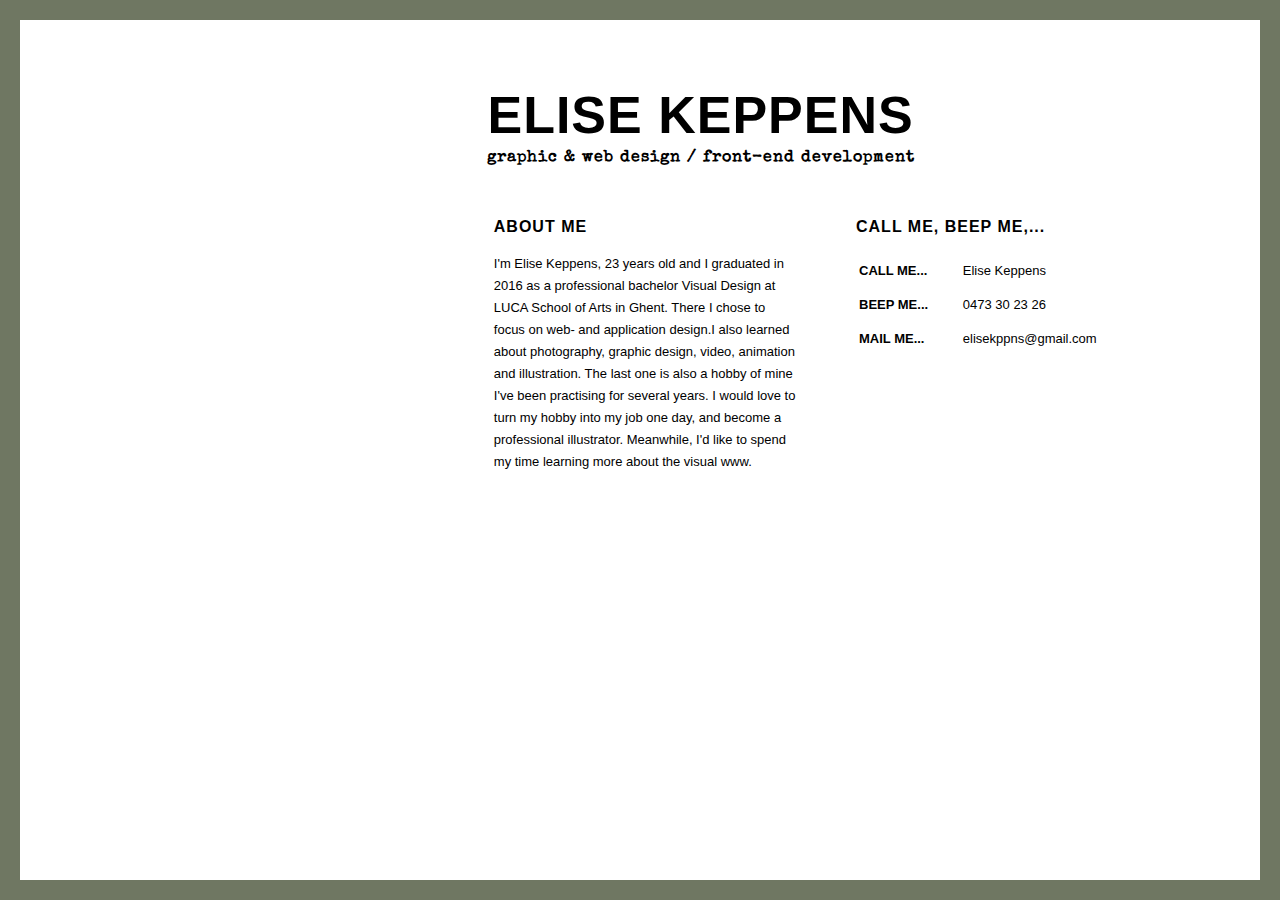
==== VCard.html @ ef2fbcb8 "VCard Basics" ====
<!DOCTYPE html>
<head>
    <title>VCard Elise Keppens</title>
    <meta content="width=device-width, initial-scale=1" name="viewport" />
    <link rel="stylesheet" type="text/css" href="VCard.css">
    <link href="https://fonts.googleapis.com/css?family=Raleway400,900|Special+Elite" rel="stylesheet">
</head>
<body>
    <div class="container">
        <div class="split left">
            <h3></h3>
        </div>
    
        <div class="split right">
            <div class="upper">
                    <h1>Elise Keppens</h1>
                    <h2>graphic & web design / front-end development</h2>
            </div>
            <div class="lower">
                <div class="row">
                    <div class="column">
                        <h3>About me</h3>
                        <p>I'm Elise Keppens, 23 years old and I graduated in 2016 as a professional bachelor Visual Design at LUCA School of Arts in Ghent. There I chose to focus on web- and application design.I also learned about photography, graphic design, video, animation and illustration. The last one is also a hobby of mine I've been practising for several years. I would love to turn my hobby into my job one day, and become a professional illustrator. Meanwhile, I'd like to spend my time learning more about the visual www.</p>
                    </div> 
                    <div class="column">
                        <h3>Call me, beep me,...</h3>
                        <table style="width:100%">
                                <tr>
                                    <td><b>CALL ME...</b></td>
                                    <td>Elise Keppens</td>
                                </tr>
                                <tr>
                                    <td><b>BEEP ME...</b></td>
                                    <td>0473 30 23 26</td>
                                </tr>
                                <tr>
                                    <td><b>MAIL ME...</b></td>
                                    <td>
                                        <a href="mailto:elisekppns@gmail.com"> elisekppns@gmail.com</td>
                                </tr>
                              </table> 
                    </div>
                </div>
            </div>
        </div>
    </div>

</body>
---- VCard.css ----
body, html {
    border: 10px solid rgb(111,119,98);
    box-sizing: border-box;
    padding: 0;
    margin: 0;
    width: 100%;
    height: 100%;
    overflow: hidden;
}

    h1 {
    text-transform: uppercase;
    font-family: "Raleway", sans-serif;
    font-size: 52px;
    font-weight: 900;
    letter-spacing: 1px;
    line-height: 16px;
}

h2 {
    font-family: "Special Elite", cursive;
    font-size: 16px;
    letter-spacing: 1px;
    line-height: 0px;
}

h3 {
    text-transform: uppercase;
    font-family: "Raleway", sans-serif;
    font-size: 16px;
    line-height: 1.25em;
    font-weight: 900;
    letter-spacing: 1px;
}

p {
    font-family: "Raleway", sans-serif;
    font-size: 13px;
    line-height: 22px;
}

td {
    font-family: "Raleway", sans-serif;
    font-size: 13px;
    line-height: 30px;

}

a {
    text-decoration:none;
    color: black;

}
.container {
    position: relative;
    width: 100%;
    height: 100%;

}

.split {
    position: absolute;
    width: 30%;
    height: 100%;
    overflow: hidden;
}
.split.left {
left:0;
background: url(/home/elise/Desktop/becode_projects/VCard/images/ElisePhotoCV.jpg) center center no-repeat;
background-size: cover;
background-position:70% bottom;
}

.split.right {
    
    width:70%;
    right:0;
    background-size: cover;
    vertical-align: center;
}

.upper {
    margin-top: 10%;
    margin-left: 11%;
    margin-right: 10%;
}

* {
    box-sizing: border-box;
  }

.row {
    float: left;
    padding-left: 10%;
    padding-right: 10%;
    padding-bottom: 10%;
    height: 500px;
    margin: 0 -15px; 
}

.row:after {
    content: "";
    display: table;
    clear: both;
  }

  .column {
    float:left;
    padding: 30px;
    width: 50%;
    height: 500px;
  }

@media screen and (max-width: 600px) {
    .column {
      width: 100%;
      display: block;
      margin-bottom: 20px;
    }
  }
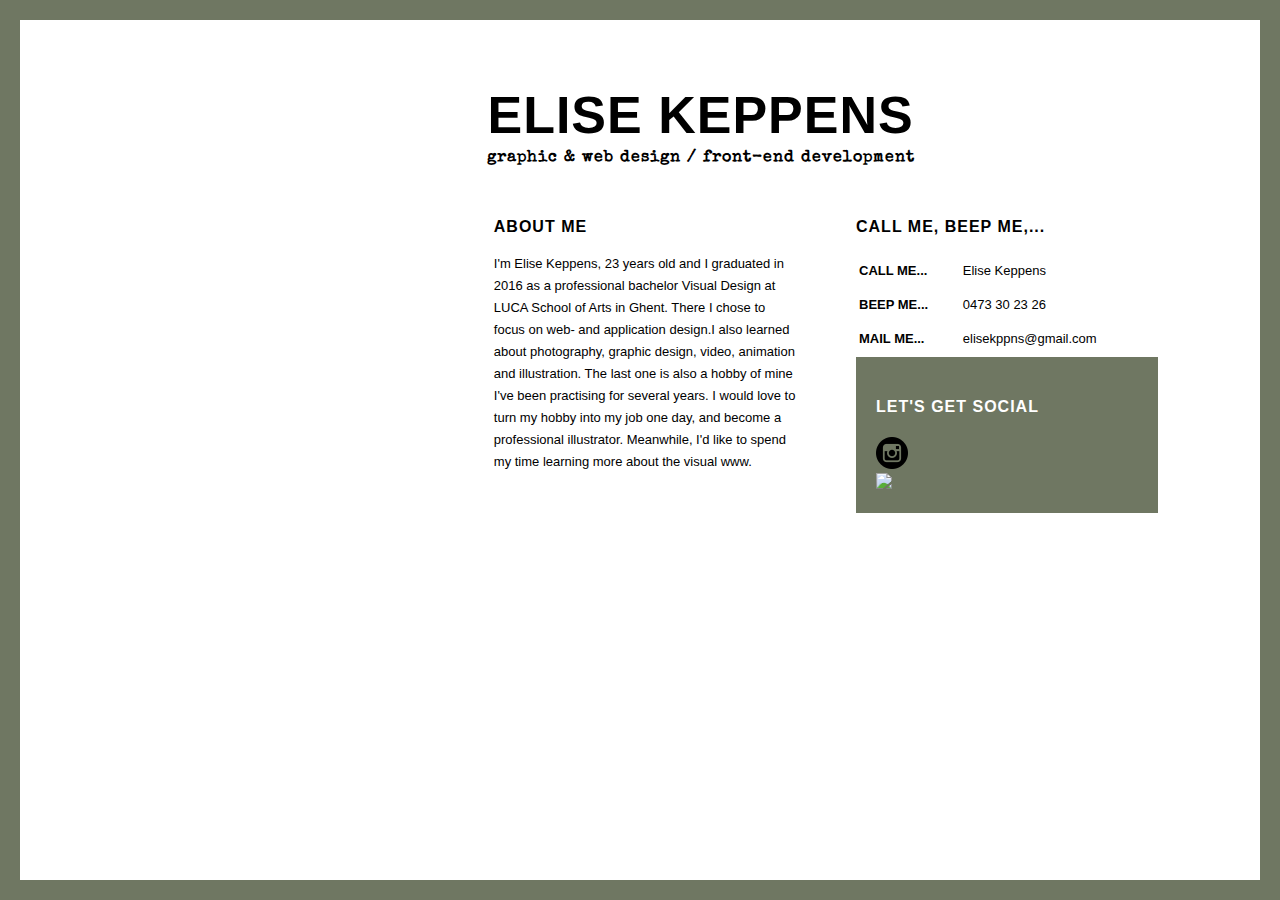
==== commit b500ddef: "Add Social Icons" ====
--- a/VCard.html
+++ b/VCard.html
@@ -38,7 +38,15 @@
                                     <td>
                                         <a href="mailto:elisekppns@gmail.com"> elisekppns@gmail.com</td>
                                 </tr>
-                              </table> 
+                              </table>
+                        <div class="social">
+                            <h4>let's get social</h4>
+                            <ul class="social-icons">
+                                    <li><a href="https://www.instagram.com/keppenscreations"><img src='images/instagram-logo.png' /></a></li>
+                                    <li><a href="www.linkedin.com/in/elise-keppens-955437117"><img src='/home/elise/Desktop/becode_projects/VCard/images/linkedin-logo-button.png' /></a></li>
+                                </ul>
+                            
+                        </div> 
                     </div>
                 </div>
             </div>
--- a/VCard.css
+++ b/VCard.css
@@ -117,4 +117,25 @@
       display: block;
       margin-bottom: 20px;
     }
-  }+  }
+
+  .social {
+      background-color:rgb(111,119,98);
+      color:white;
+      padding: 20px;
+  }
+
+ h4 {
+    text-transform: uppercase;
+    font-family: "Raleway", sans-serif;
+    font-size: 16px;
+    font-weight: 900;
+    letter-spacing: 1px;
+ }
+
+ .social-icons {
+    margin: 0;
+    padding: 0;
+    list-style: none;
+    display: inline;
+ }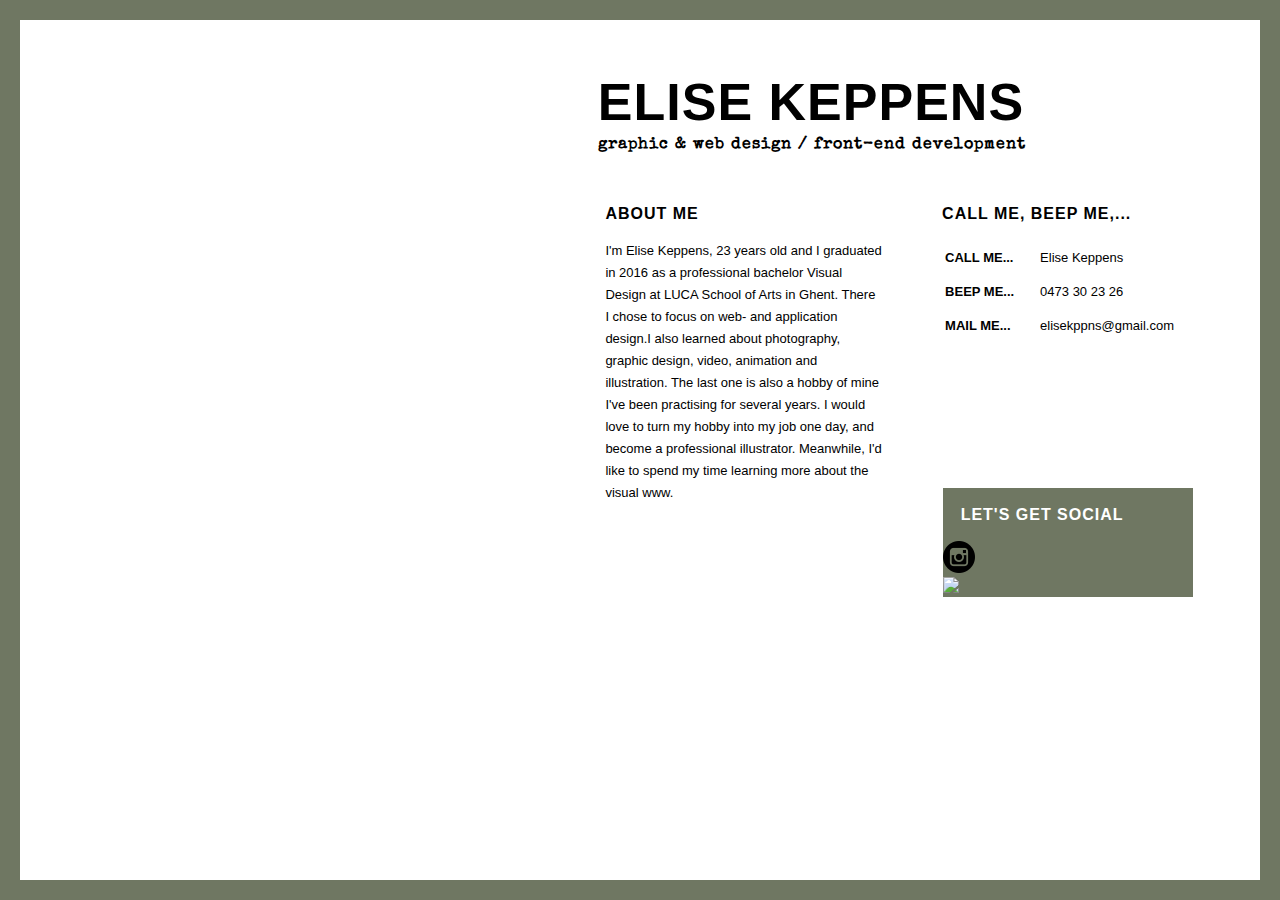
==== commit 545e13e8: "Footer row for social" ====
--- a/VCard.html
+++ b/VCard.html
@@ -35,17 +35,23 @@
                                 </tr>
                                 <tr>
                                     <td><b>MAIL ME...</b></td>
-                                    <td>
-                                        <a href="mailto:elisekppns@gmail.com"> elisekppns@gmail.com</td>
+                                    <td><a href="mailto:elisekppns@gmail.com"> elisekppns@gmail.com</td>
                                 </tr>
                               </table>
+                    </div>
+                </div>
+            </div>
+            <div class="footer">
+                <div class="footer row">
+                    <div class="footer column">
+                    </div>
+                    <div class="footer column">
                         <div class="social">
                             <h4>let's get social</h4>
                             <ul class="social-icons">
-                                    <li><a href="https://www.instagram.com/keppenscreations"><img src='images/instagram-logo.png' /></a></li>
-                                    <li><a href="www.linkedin.com/in/elise-keppens-955437117"><img src='/home/elise/Desktop/becode_projects/VCard/images/linkedin-logo-button.png' /></a></li>
-                                </ul>
-                            
+                                <li><a href="https://www.instagram.com/keppenscreations"><img src='images/instagram-logo.png' /></a></li>
+                                <li><a href="www.linkedin.com/in/elise-keppens-955437117"><img src='/home/elise/Desktop/becode_projects/VCard/images/linkedin-logo-button.png' /></a></li>
+                            </ul>
                         </div> 
                     </div>
                 </div>
--- a/VCard.css
+++ b/VCard.css
@@ -8,7 +8,7 @@
     overflow: hidden;
 }
 
-    h1 {
+h1 {
     text-transform: uppercase;
     font-family: "Raleway", sans-serif;
     font-size: 52px;
@@ -60,7 +60,7 @@
 
 .split {
     position: absolute;
-    width: 30%;
+    width: 40%;
     height: 100%;
     overflow: hidden;
 }
@@ -73,7 +73,7 @@
 
 .split.right {
     
-    width:70%;
+    width:60%;
     right:0;
     background-size: cover;
     vertical-align: center;
@@ -92,10 +92,11 @@
 .row {
     float: left;
     padding-left: 10%;
-    padding-right: 10%;
+    padding-right: 5%;
     padding-bottom: 10%;
-    height: 500px;
-    margin: 0 -15px; 
+    height: 300px;
+    margin: 0 -15px;
+    width: 785px; 
 }
 
 .row:after {
@@ -108,7 +109,7 @@
     float:left;
     padding: 30px;
     width: 50%;
-    height: 500px;
+    height: 300px;
   }
 
 @media screen and (max-width: 600px) {
@@ -118,11 +119,32 @@
       margin-bottom: 20px;
     }
   }
+.footer {
+    height: 120px;
+    width: 785px;
+}
+.footer.row {
+    float: left;
+    height: 120px;
+}
 
-  .social {
+.footer.row:after {
+    content: "";
+    display: table;
+    clear: both;
+  }
+
+.footer.column {
+    float:left;
+    width: 50%;
+    height: 120px;
+  }
+
+.social {
       background-color:rgb(111,119,98);
       color:white;
-      padding: 20px;
+      position: fixed;
+      width: 250px;
   }
 
  h4 {
@@ -131,6 +153,8 @@
     font-size: 16px;
     font-weight: 900;
     letter-spacing: 1px;
+    padding: 7%;
+    margin: 0;
  }
 
  .social-icons {
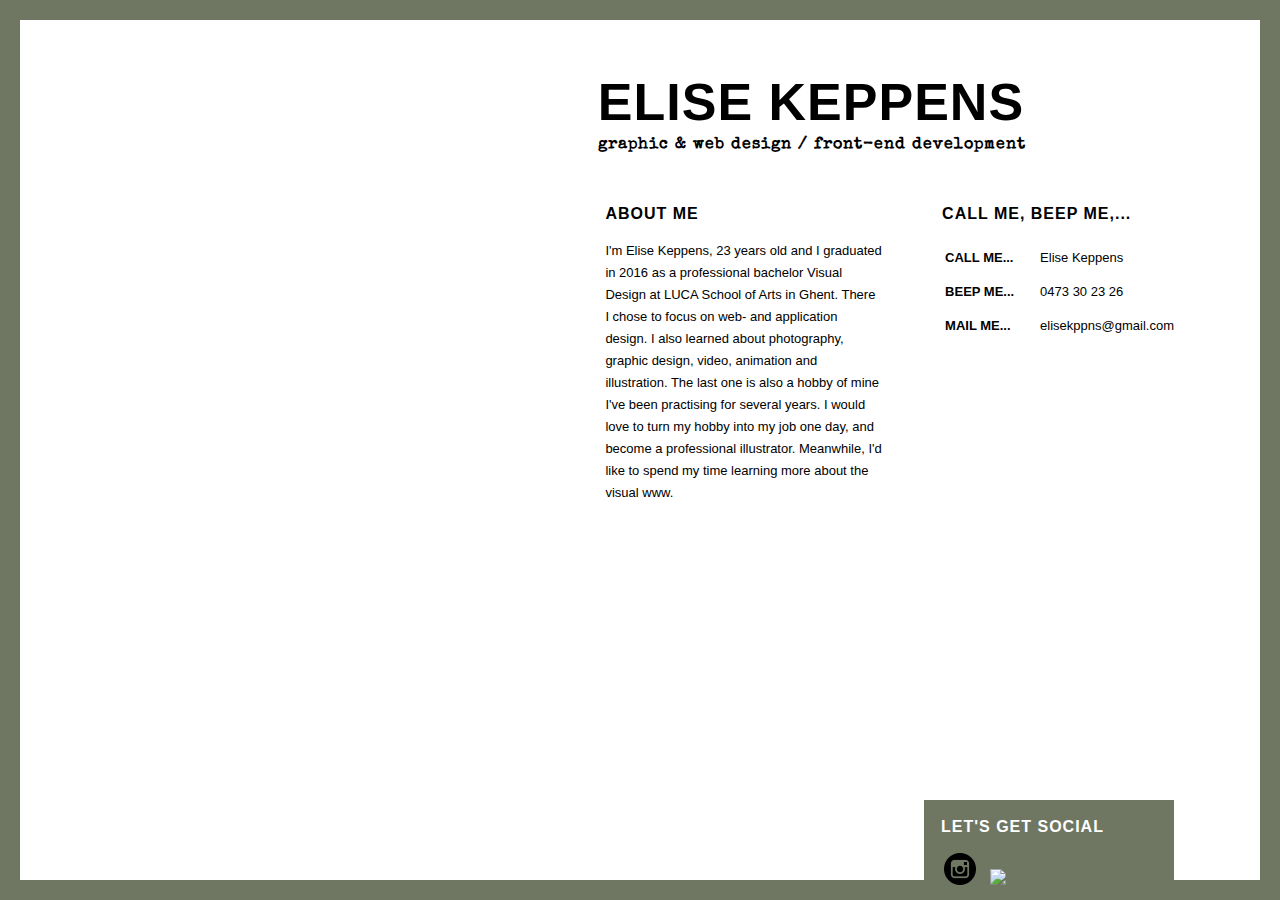
==== commit a616615b: "Fix sticky social media and add readme.md" ====
--- a/VCard.html
+++ b/VCard.html
@@ -20,7 +20,7 @@
                 <div class="row">
                     <div class="column">
                         <h3>About me</h3>
-                        <p>I'm Elise Keppens, 23 years old and I graduated in 2016 as a professional bachelor Visual Design at LUCA School of Arts in Ghent. There I chose to focus on web- and application design.I also learned about photography, graphic design, video, animation and illustration. The last one is also a hobby of mine I've been practising for several years. I would love to turn my hobby into my job one day, and become a professional illustrator. Meanwhile, I'd like to spend my time learning more about the visual www.</p>
+                        <p>I'm Elise Keppens, 23 years old and I graduated in 2016 as a professional bachelor Visual Design at LUCA School of Arts in Ghent. There I chose to focus on web- and application design. I also learned about photography, graphic design, video, animation and illustration. The last one is also a hobby of mine I've been practising for several years. I would love to turn my hobby into my job one day, and become a professional illustrator. Meanwhile, I'd like to spend my time learning more about the visual www.</p>
                     </div> 
                     <div class="column">
                         <h3>Call me, beep me,...</h3>
@@ -48,10 +48,10 @@
                     <div class="footer column">
                         <div class="social">
                             <h4>let's get social</h4>
-                            <ul class="social-icons">
-                                <li><a href="https://www.instagram.com/keppenscreations"><img src='images/instagram-logo.png' /></a></li>
-                                <li><a href="www.linkedin.com/in/elise-keppens-955437117"><img src='/home/elise/Desktop/becode_projects/VCard/images/linkedin-logo-button.png' /></a></li>
-                            </ul>
+                            <div class="social-icons">
+                                <a href="https://www.instagram.com/keppenscreations" class="button" target="blank_"><img src='images/instagram-logo.png' /></a>
+                                <a href="www.linkedin.com/in/elise-keppens-955437117" class="button" target="blank_"><img src='/home/elise/Desktop/becode_projects/VCard/images/linkedin-logo-button.png' /></a>
+                            </div>
                         </div> 
                     </div>
                 </div>
--- a/VCard.css
+++ b/VCard.css
@@ -55,6 +55,7 @@
     position: relative;
     width: 100%;
     height: 100%;
+    padding-bottom: 100px;
 
 }
 
@@ -93,7 +94,7 @@
     float: left;
     padding-left: 10%;
     padding-right: 5%;
-    padding-bottom: 10%;
+    padding-bottom: 5%;
     height: 300px;
     margin: 0 -15px;
     width: 785px; 
@@ -112,20 +113,16 @@
     height: 300px;
   }
 
-@media screen and (max-width: 600px) {
-    .column {
-      width: 100%;
-      display: block;
-      margin-bottom: 20px;
-    }
-  }
 .footer {
-    height: 120px;
+    height: 100px;
     width: 785px;
+    
 }
 .footer.row {
     float: left;
-    height: 120px;
+    height: 100px;
+    padding:0;
+    bottom: 0;
 }
 
 .footer.row:after {
@@ -137,7 +134,7 @@
 .footer.column {
     float:left;
     width: 50%;
-    height: 120px;
+    height: 100px;
   }
 
 .social {
@@ -145,6 +142,8 @@
       color:white;
       position: fixed;
       width: 250px;
+      height: 100px;
+      bottom: 0;
   }
 
  h4 {
@@ -158,8 +157,16 @@
  }
 
  .social-icons {
-    margin: 0;
-    padding: 0;
+    margin-left: 15px;
+    padding:0;
     list-style: none;
-    display: inline;
+ }
+
+ .button {
+     display:inline;
+     padding: 5px;
+ }
+
+ .button:hover {
+    filter: invert(100%);
  }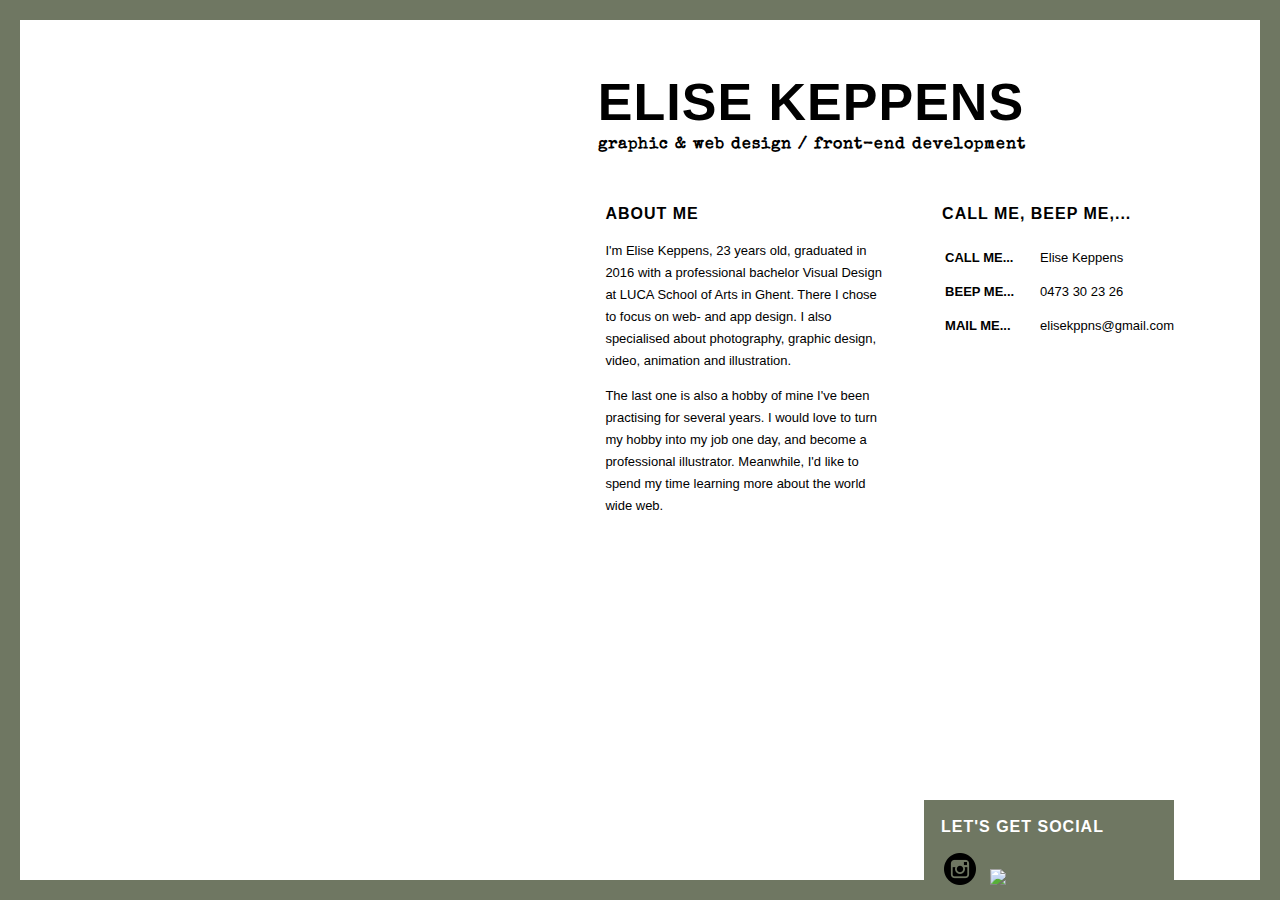
==== commit 1f514219: "Add comments" ====
--- a/VCard.html
+++ b/VCard.html
@@ -5,23 +5,41 @@
     <link rel="stylesheet" type="text/css" href="VCard.css">
     <link href="https://fonts.googleapis.com/css?family=Raleway400,900|Special+Elite" rel="stylesheet">
 </head>
+
 <body>
     <div class="container">
+
+<!-- This is the left side of the screen -->
+
         <div class="split left">
             <h3></h3>
         </div>
+
+<!-- This is the right side of the screen -->
     
         <div class="split right">
+
+<!-- This is the upper right side of the screen -->
+            
             <div class="upper">
                     <h1>Elise Keppens</h1>
                     <h2>graphic & web design / front-end development</h2>
             </div>
+
+<!-- This is the lower right side of the screen -->
+
             <div class="lower">
                 <div class="row">
+
+<!-- This is the left column -->
                     <div class="column">
                         <h3>About me</h3>
-                        <p>I'm Elise Keppens, 23 years old and I graduated in 2016 as a professional bachelor Visual Design at LUCA School of Arts in Ghent. There I chose to focus on web- and application design. I also learned about photography, graphic design, video, animation and illustration. The last one is also a hobby of mine I've been practising for several years. I would love to turn my hobby into my job one day, and become a professional illustrator. Meanwhile, I'd like to spend my time learning more about the visual www.</p>
+                        <p>I'm Elise Keppens, 23 years old, graduated in 2016 with a professional bachelor Visual Design at LUCA School of Arts in Ghent. There I chose to focus on web- and app design. I also specialised about photography, graphic design, video, animation and illustration.</p>
+                        <p>The last one is also a hobby of mine I've been practising for several years. I would love to turn my hobby into my job one day, and become a professional illustrator. Meanwhile, I'd like to spend my time learning more about the world wide web.</p>
                     </div> 
+
+<!-- This is the right column -->
+
                     <div class="column">
                         <h3>Call me, beep me,...</h3>
                         <table style="width:100%">
@@ -41,6 +59,9 @@
                     </div>
                 </div>
             </div>
+
+<!-- This is the bottom part -->
+
             <div class="footer">
                 <div class="footer row">
                     <div class="footer column">
--- a/VCard.css
+++ b/VCard.css
@@ -113,6 +113,10 @@
     height: 300px;
   }
 
+
+/* Changes necessary for better code. Problems with position and size in code. Design looks fine */
+
+
 .footer {
     height: 100px;
     width: 785px;
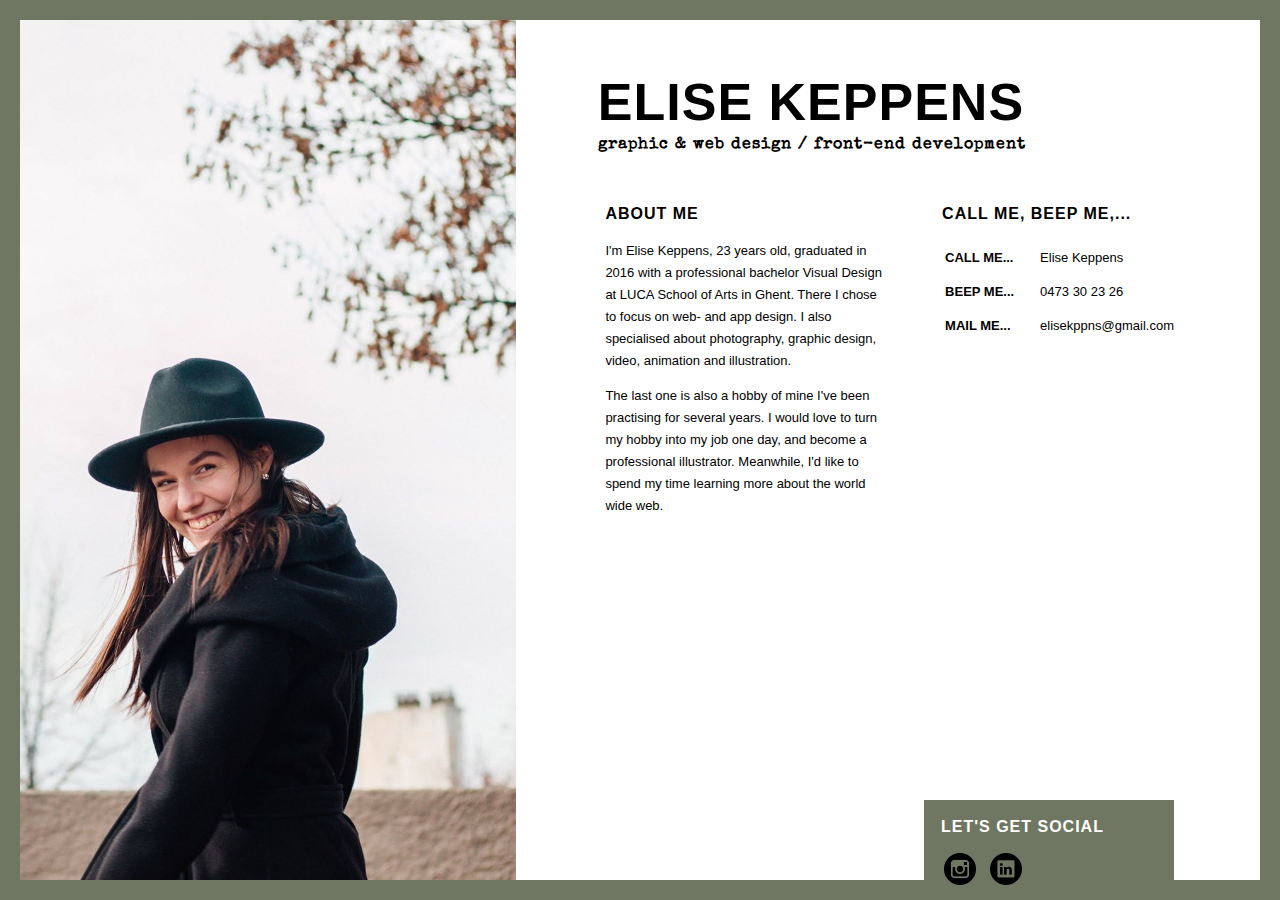
==== commit d9c08799: "Image relink" ====
--- a/VCard.html
+++ b/VCard.html
@@ -71,7 +71,7 @@
                             <h4>let's get social</h4>
                             <div class="social-icons">
                                 <a href="https://www.instagram.com/keppenscreations" class="button" target="blank_"><img src='images/instagram-logo.png' /></a>
-                                <a href="www.linkedin.com/in/elise-keppens-955437117" class="button" target="blank_"><img src='/home/elise/Desktop/becode_projects/VCard/images/linkedin-logo-button.png' /></a>
+                                <a href="www.linkedin.com/in/elise-keppens-955437117" class="button" target="blank_"><img src='images/linkedin-logo-button.png' /></a>
                             </div>
                         </div> 
                     </div>
--- a/VCard.css
+++ b/VCard.css
@@ -67,7 +67,7 @@
 }
 .split.left {
 left:0;
-background: url(/home/elise/Desktop/becode_projects/VCard/images/ElisePhotoCV.jpg) center center no-repeat;
+background: url(images/ElisePhotoCV.jpg) center center no-repeat;
 background-size: cover;
 background-position:70% bottom;
 }
